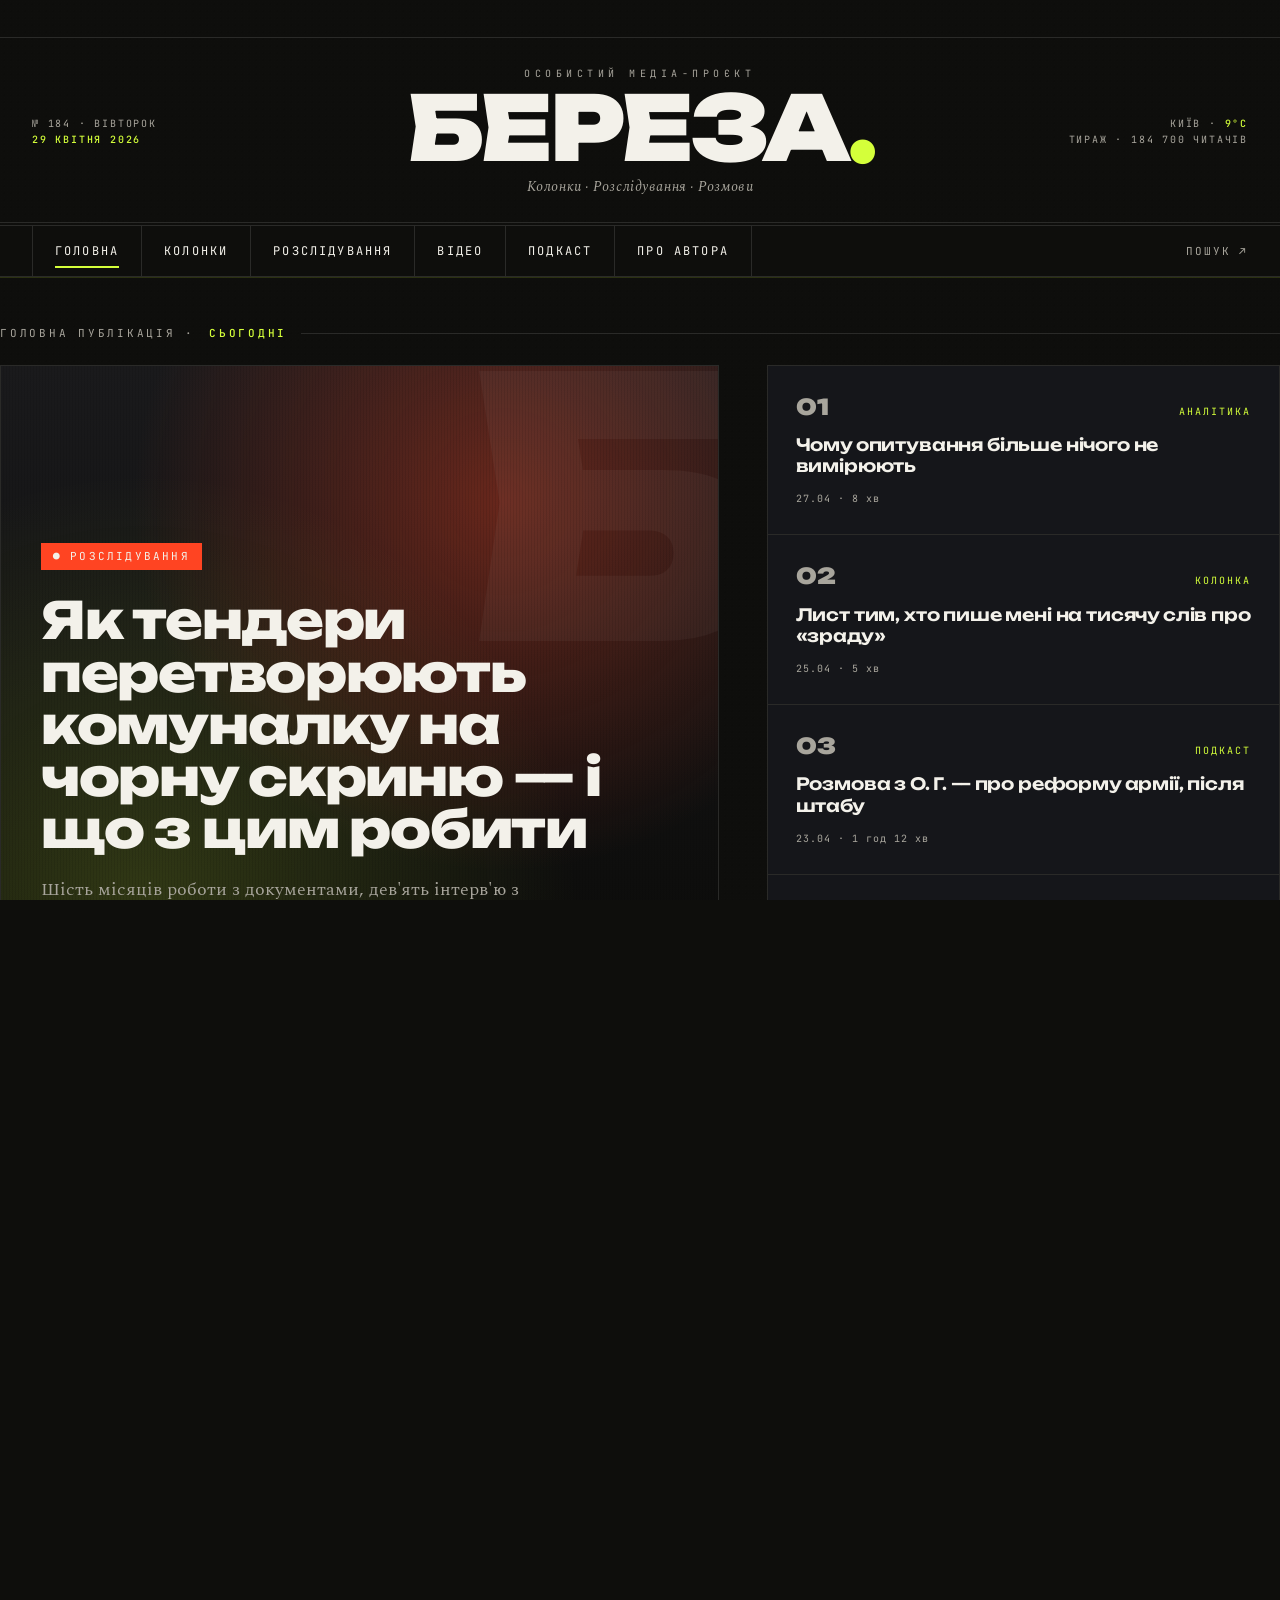
==== bereza/index.html @ bb0fe68f "initial" ====
<!DOCTYPE html>
<html lang="uk">
<head>
  <meta charset="UTF-8">
  <meta name="viewport" content="width=device-width, initial-scale=1.0">
  <title>БЕРЕЗА — особистий медіа-проєкт</title>
  <meta name="description" content="Особистий медіа-проєкт: колонки, розслідування, відео і подкаст.">

  <link rel="preconnect" href="https://fonts.googleapis.com">
  <link rel="preconnect" href="https://fonts.gstatic.com" crossorigin>
  <link href="https://fonts.googleapis.com/css2?family=Unbounded:wght@400;600;700;800;900&family=Spectral:ital,wght@0,300;0,400;0,500;0,600;0,700;1,400&family=JetBrains+Mono:wght@400;500;700&display=swap" rel="stylesheet">

  <link rel="stylesheet" href="css/reset.css">
  <link rel="stylesheet" href="css/tokens.css">
  <link rel="stylesheet" href="css/base.css">
  <link rel="stylesheet" href="css/layout.css">
  <link rel="stylesheet" href="css/components.css">
</head>
<body>

<!-- ============ TOP BAR ============ -->
<div class="topbar">
  <div class="topbar-inner">
    <div class="ticker" aria-hidden="true">
      <div class="ticker-track"></div>
    </div>
  </div>
</div>

<!-- ============ MASTHEAD ============ -->
<header class="masthead">
  <div class="masthead-grid">
    <div class="meta-l">№ 184 · Вівторок<br><strong>29 квітня 2026</strong></div>
    <div class="logo">
      <div class="kicker">особистий медіа-проєкт</div>
      <h1>БЕРЕЗА<span>.</span></h1>
      <div class="subline">Колонки · Розслідування · Розмови</div>
    </div>
    <div class="meta-r">Київ · <strong>9°C</strong><br>Тираж · 184 700 читачів</div>
  </div>
</header>

<!-- ============ NAV ============ -->
<nav class="primary" aria-label="Головна навігація">
  <div class="nav-inner">
    <ul>
      <li><a href="index.html" class="active">Головна</a></li>
      <li><a href="#">Колонки</a></li>
      <li><a href="#">Розслідування</a></li>
      <li><a href="#">Відео</a></li>
      <li><a href="#">Подкаст</a></li>
      <li><a href="pages/about.html">Про автора</a></li>
    </ul>
    <button class="search-btn" aria-label="Пошук">Пошук <span aria-hidden="true">↗</span></button>
  </div>
</nav>

<!-- ============ HERO ============ -->
<section class="hero container">
  <div class="section-label">Головна публікація · <strong>сьогодні</strong></div>
  <div class="hero-grid">
    <article class="hero-main" data-hero-main></article>
    <aside class="hero-side" data-hero-side aria-label="Топ матеріали"></aside>
  </div>
</section>

<!-- ============ COLUMNS ============ -->
<section class="columns container">
  <div class="section-label">Авторські колонки · <strong>цього тижня</strong></div>
  <div class="columns-grid" data-columns></div>
</section>

<!-- ============ VIDEO ============ -->
<section class="video-section">
  <div class="container">
    <div class="section-label">Відео-канал · <strong>YouTube</strong></div>
    <div class="video-grid" data-videos></div>
  </div>
</section>

<!-- ============ QUOTE ============ -->
<section class="quote-section container" data-quote></section>

<!-- ============ LATEST ============ -->
<section class="latest container">
  <div class="section-label">Свіжі матеріали · <strong>усі рубрики</strong></div>
  <div class="latest-grid" data-latest></div>
</section>

<!-- ============ SUBSCRIBE ============ -->
<section class="subscribe">
  <div class="container">
    <div class="subscribe-inner">
      <div>
        <h2>Щотижневий <mark>дайджест</mark> — без зайвого шуму.</h2>
        <p>Найважливіше за тиждень: одна колонка, два розслідування, кілька рекомендацій. Без сповіщень о третій ночі. Можна відписатися в один клік.</p>
        <form class="sub-form" onsubmit="event.preventDefault(); this.querySelector('input').value=''; this.querySelector('button').textContent='готово ✓';">
          <input type="email" placeholder="email@example.com" required>
          <button type="submit">Підписатися</button>
        </form>
      </div>
      <div class="channels" data-channels></div>
    </div>
  </div>
</section>

<!-- ============ FOOTER ============ -->
<footer>
  <div class="container">
    <div class="footer-grid">
      <div class="footer-brand">
        <h3>БЕРЕЗА<span>.</span></h3>
        <p>Особистий медіа-проєкт: колонки, розслідування, відео і подкаст. Без редакцій і прес-секретарів. Незалежне фінансування — від читачів.</p>
      </div>
      <div class="footer-col">
        <h4>Розділи</h4>
        <ul>
          <li><a href="#">Колонки</a></li>
          <li><a href="#">Розслідування</a></li>
          <li><a href="#">Подкаст</a></li>
          <li><a href="#">Архів</a></li>
        </ul>
      </div>
      <div class="footer-col">
        <h4>Проєкт</h4>
        <ul>
          <li><a href="pages/about.html">Про автора</a></li>
          <li><a href="#">Редакційна політика</a></li>
          <li><a href="#">Підтримати</a></li>
          <li><a href="#">Контакти</a></li>
        </ul>
      </div>
      <div class="footer-col">
        <h4>Контакти</h4>
        <ul>
          <li><a href="mailto:hello@bereza.media">hello@bereza.media</a></li>
          <li><a href="mailto:tip@bereza.media">tip@bereza.media</a></li>
          <li><a href="#">PGP-ключ ↗</a></li>
          <li><a href="#">SecureDrop ↗</a></li>
        </ul>
      </div>
    </div>
    <div class="footer-bottom">
      <span>© 2026 BEREZA.MEDIA · Київ</span>
      <span>Зроблено з турботою про факт</span>
    </div>
  </div>
</footer>

<!-- ============ ВБУДОВАНИЙ ФОЛБЕК ДАНИХ ============
     Дублює data/content.json. Потрібен лише для відкриття
     index.html напряму з диска (file://), де fetch блокується
     браузером. На сервері використовується JSON-файл.
     ================================================ -->
<script>
window.__BEREZA_DATA__ = {
  "ticker": [
    "Прямий ефір на YouTube — щосереди о 20:00",
    "Новий випуск подкасту вже доступний",
    "Розслідування тижня: контракти на закупівлю",
    "Підпишіться на розсилку — щотижневий дайджест"
  ],
  "hero": {
    "tag": "розслідування",
    "tagUrgent": true,
    "title": "Як тендери перетворюють комуналку на чорну скриню — і що з цим робити",
    "lede": "Шість місяців роботи з документами, дев'ять інтерв'ю з посадовцями, два запити до прокуратури. Розповідаємо, куди насправді йдуть гроші платників.",
    "author": "Б. Береза",
    "readTime": "14 хв",
    "date": "29.04.2026",
    "url": "pages/article.html"
  },
  "heroSide": [
    { "cat": "аналітика", "title": "Чому опитування більше нічого не вимірюють", "date": "27.04 · 8 хв", "url": "#" },
    { "cat": "колонка", "title": "Лист тим, хто пише мені на тисячу слів про «зраду»", "date": "25.04 · 5 хв", "url": "#" },
    { "cat": "подкаст", "title": "Розмова з О. Г. — про реформу армії, після штабу", "date": "23.04 · 1 год 12 хв", "url": "#" },
    { "cat": "репортаж", "title": "Один день у місцевому ТЦК: що бачать ті, хто там працює", "date": "21.04 · 11 хв", "url": "#" }
  ],
  "columns": [
    { "cat": "Політика", "title": "Коаліція без вибору: чому в парламенті знову нікого слухати", "excerpt": "Десять років стабільної динаміки: одна група хоче популізму, інша — мовчання, третя — нікого не дратувати. І жодна не хоче відповідати за слова.", "date": "22.04.2026" },
    { "cat": "Суспільство", "title": "Що таке «втома фронту» і чому її не лікують прес-релізом", "excerpt": "Розмова з трьома командирами, психологом і двома волонтерами. Те, про що рідко говорять у прямому ефірі — але що чутно в кожному дзвінку додому.", "date": "19.04.2026" },
    { "cat": "Медіа", "title": "Як телеграм-каналам вдалося стати джерелом, якому ми не довіряємо — і все одно читаємо", "excerpt": "Парадокс довіри в епоху, коли швидкість важливіша за факт. Спостереження журналіста, який сам інколи потрапляє в цю пастку.", "date": "17.04.2026" }
  ],
  "videos": [
    { "size": "large", "duration": "42:18", "title": "Великий розбір бюджету-2026: де насправді знайшли гроші", "meta": "147 тис. переглядів · 3 дні тому" },
    { "size": "small", "duration": "14:02", "title": "Що насправді сказав канцлер — і що почули в Києві", "meta": "62 тис. · тиждень тому" },
    { "size": "small", "duration": "08:51", "title": "Коротко про головне: 5 хвилин, які треба знати", "meta": "38 тис. · 2 дні тому" }
  ],
  "quote": {
    "text": "Журналістика — це не «розповідати, як було». Це <em>не давати забути</em>, як було насправді.",
    "source": "Б. Береза · з есе «Те, що залишається»"
  },
  "latest": [
    { "cat": "КОЛОНКА", "date": "16.04", "title": "Чому ми перестали сперечатись по суті", "action": "→ читати" },
    { "cat": "РОЗСЛІДУВАННЯ", "date": "14.04", "title": "Маршрути допомоги: де губляться 12% поставок", "action": "→ читати" },
    { "cat": "ІНТЕРВ'Ю", "date": "11.04", "title": "«Ми навчились говорити коротко». Розмова з ветераном-комбатом", "action": "→ читати" },
    { "cat": "АНАЛІТИКА", "date": "09.04", "title": "Чотири сценарії 2026: що змінює виборчий рік", "action": "→ читати" },
    { "cat": "РЕПОРТАЖ", "date": "06.04", "title": "Дорога додому: одна станція, дев'ять історій", "action": "→ читати" },
    { "cat": "ПОДКАСТ", "date": "04.04", "title": "№37 · Економіст про те, чому інфляцію не можна «перетерпіти»", "action": "→ слухати" },
    { "cat": "КОЛОНКА", "date": "02.04", "title": "Як перестати бути «глядачем своєї країни»", "action": "→ читати" },
    { "cat": "ЕСЕ", "date": "30.03", "title": "Те, що залишається — короткий маніфест", "action": "→ читати" }
  ],
  "channels": [
    { "icon": "YT", "name": "YouTube", "count": "218K" },
    { "icon": "TG", "name": "Telegram", "count": "94K" },
    { "icon": "FB", "name": "Facebook", "count": "168K" },
    { "icon": "X",  "name": "X / Twitter", "count": "31K" }
  ]
};
</script>

<script src="js/render.js"></script>
<script src="js/main.js"></script>
</body>
</html>
---- bereza/css/tokens.css ----
/* ============================================
   DESIGN TOKENS
   Усі змінні проєкту в одному місці.
   ============================================ */

:root {
  /* Колір — основа */
  --bg: #0e0e0c;
  --bg-elev: #15161a;
  --ink: #f3f1ea;
  --ink-dim: #a8a59c;
  --rule: #2a2a28;

  /* Колір — акцентний */
  --accent: #d4ff3a;       /* кислотний лайм */
  --accent-2: #ff4422;     /* тривожний помаранчево-червоний */
  --paper: #efe9dc;        /* теплий газетний для світлих секцій */
  --paper-ink: #14130f;

  /* Типографіка */
  --f-display: 'Unbounded', system-ui, sans-serif;
  --f-body: 'Spectral', Georgia, serif;
  --f-mono: 'JetBrains Mono', ui-monospace, monospace;

  /* Розміри */
  --container: 1440px;
  --gutter: 32px;
  --gutter-sm: 16px;

  /* Швидкості анімацій */
  --t-fast: .15s;
  --t-base: .25s;
  --t-slow: .4s;
  --ease: cubic-bezier(0.2, 0.8, 0.2, 1);
}
---- bereza/css/base.css ----
/* ============================================
   BASE — типографіка, фон, утиліти
   ============================================ */

html, body {
  background: var(--bg);
  color: var(--ink);
  font-family: var(--f-body);
  font-size: 17px;
  line-height: 1.55;
  overflow-x: hidden;
}

/* Газетна шумова текстура */
body::before {
  content: "";
  position: fixed;
  inset: 0;
  pointer-events: none;
  z-index: 1;
  background-image:
    radial-gradient(rgba(255,255,255,0.02) 1px, transparent 1px),
    radial-gradient(rgba(0,0,0,0.25) 1px, transparent 1px);
  background-size: 3px 3px, 7px 7px;
  background-position: 0 0, 1px 1px;
  opacity: 0.55;
  mix-blend-mode: overlay;
}

/* Контейнер */
.container {
  max-width: var(--container);
  margin: 0 auto;
  padding: 0 var(--gutter);
  position: relative;
  z-index: 5;
}

/* Лейбл секції */
.section-label {
  display: flex;
  align-items: center;
  gap: 14px;
  font-family: var(--f-mono);
  font-size: 11px;
  letter-spacing: 0.25em;
  text-transform: uppercase;
  color: var(--ink-dim);
  margin: 0 0 22px;
}
.section-label::after {
  content: "";
  flex: 1;
  height: 1px;
  background: var(--rule);
}
.section-label strong {
  color: var(--accent);
  font-weight: 500;
}

/* Утиліти */
.visually-hidden {
  position: absolute;
  width: 1px; height: 1px;
  padding: 0; margin: -1px;
  overflow: hidden;
  clip: rect(0,0,0,0);
  white-space: nowrap;
  border: 0;
}
---- bereza/css/layout.css ----
/* ============================================
   LAYOUT — topbar, masthead, nav, footer
   ============================================ */

/* ---------- Top bar з тікером ---------- */
.topbar {
  position: relative;
  z-index: 10;
  border-bottom: 1px solid var(--rule);
  font-family: var(--f-mono);
  font-size: 11px;
  text-transform: uppercase;
  letter-spacing: 0.12em;
  color: var(--ink-dim);
}
.topbar-inner {
  max-width: var(--container);
  margin: 0 auto;
  padding: 10px var(--gutter);
  display: flex;
  justify-content: space-between;
  align-items: center;
  gap: 24px;
}
.ticker {
  flex: 1;
  overflow: hidden;
  white-space: nowrap;
  position: relative;
  mask-image: linear-gradient(90deg, transparent, #000 40px, #000 calc(100% - 40px), transparent);
}
.ticker-track {
  display: inline-block;
  padding-left: 100%;
  animation: ticker 45s linear infinite;
}
.ticker-track span { margin-right: 56px; }
.ticker-track span::before {
  content: "▸";
  color: var(--accent);
  margin-right: 10px;
}
@keyframes ticker {
  0%   { transform: translateX(0); }
  100% { transform: translateX(-100%); }
}

/* ---------- Masthead ---------- */
.masthead {
  position: relative;
  z-index: 5;
  border-bottom: 4px double var(--rule);
  padding: 28px var(--gutter) 24px;
  max-width: var(--container);
  margin: 0 auto;
}
.masthead-grid {
  display: grid;
  grid-template-columns: 1fr auto 1fr;
  align-items: center;
  gap: 24px;
}
.masthead .meta-l, .masthead .meta-r {
  font-family: var(--f-mono);
  font-size: 10px;
  letter-spacing: 0.18em;
  text-transform: uppercase;
  color: var(--ink-dim);
  line-height: 1.6;
}
.masthead .meta-r { text-align: right; }
.masthead .meta-l strong, .masthead .meta-r strong {
  color: var(--accent);
  font-weight: 500;
}

.logo { text-align: center; }
.logo .kicker {
  font-family: var(--f-mono);
  font-size: 10px;
  letter-spacing: 0.45em;
  color: var(--ink-dim);
  text-transform: uppercase;
  margin-bottom: 6px;
}
.logo h1 {
  font-family: var(--f-display);
  font-weight: 900;
  font-size: clamp(48px, 7vw, 96px);
  letter-spacing: -0.04em;
  line-height: 0.9;
}
.logo h1 span {
  display: inline-block;
  color: var(--accent);
  transform: translateY(2px);
}
.logo .subline {
  font-family: var(--f-body);
  font-style: italic;
  font-size: 14px;
  color: var(--ink-dim);
  margin-top: 8px;
  letter-spacing: 0.04em;
}

/* ---------- Nav ---------- */
nav.primary {
  position: sticky;
  top: 0;
  z-index: 20;
  background: var(--bg);
  border-bottom: 1px solid var(--rule);
  box-shadow: 0 1px 0 0 rgba(212,255,58,0.15);
}
.nav-inner {
  max-width: var(--container);
  margin: 0 auto;
  padding: 0 var(--gutter);
  display: flex;
  justify-content: space-between;
  align-items: center;
}
.nav-inner ul {
  display: flex;
}
.nav-inner ul li a {
  display: block;
  padding: 16px 22px;
  font-family: var(--f-mono);
  font-size: 12px;
  letter-spacing: 0.18em;
  text-transform: uppercase;
  color: var(--ink);
  border-right: 1px solid var(--rule);
  transition: all var(--t-base) var(--ease);
  position: relative;
}
.nav-inner ul li:first-child a { border-left: 1px solid var(--rule); }
.nav-inner ul li a:hover {
  background: var(--accent);
  color: var(--paper-ink);
}
.nav-inner ul li a.active::before {
  content: "";
  position: absolute;
  inset: auto 22px 8px 22px;
  height: 2px;
  background: var(--accent);
}
.search-btn {
  display: flex;
  align-items: center;
  gap: 8px;
  color: var(--ink-dim);
  font-family: var(--f-mono);
  font-size: 11px;
  letter-spacing: 0.18em;
  text-transform: uppercase;
  padding: 16px 0;
  transition: color var(--t-base);
}
.search-btn:hover { color: var(--accent); }

/* ---------- Footer ---------- */
footer {
  padding: 56px 0 32px;
  background: var(--bg);
  position: relative;
  z-index: 5;
}
.footer-grid {
  display: grid;
  grid-template-columns: 2fr 1fr 1fr 1fr;
  gap: 48px;
  padding-bottom: 40px;
  border-bottom: 1px solid var(--rule);
}
.footer-brand h3 {
  font-family: var(--f-display);
  font-weight: 900;
  font-size: 32px;
  letter-spacing: -0.03em;
  margin-bottom: 12px;
}
.footer-brand h3 span { color: var(--accent); }
.footer-brand p {
  color: var(--ink-dim);
  font-size: 14px;
  line-height: 1.55;
  max-width: 80%;
}
.footer-col h4 {
  font-family: var(--f-mono);
  font-size: 11px;
  letter-spacing: 0.2em;
  text-transform: uppercase;
  color: var(--ink-dim);
  margin-bottom: 16px;
}
.footer-col ul li {
  margin-bottom: 8px;
  font-family: var(--f-body);
  font-size: 15px;
}
.footer-col ul li a { transition: color var(--t-base); }
.footer-col ul li a:hover { color: var(--accent); }

.footer-bottom {
  padding-top: 28px;
  display: flex;
  justify-content: space-between;
  font-family: var(--f-mono);
  font-size: 10px;
  letter-spacing: 0.18em;
  text-transform: uppercase;
  color: var(--ink-dim);
}

/* ---------- Адаптивність ---------- */
@media (max-width: 1024px) {
  .footer-grid { grid-template-columns: 1fr 1fr; }
  .nav-inner ul { display: none; }
  .masthead-grid { grid-template-columns: 1fr; }
  .masthead .meta-r { text-align: left; }
}
@media (max-width: 600px) {
  :root { --gutter: var(--gutter-sm); }
  .footer-grid { grid-template-columns: 1fr; gap: 32px; }
  .ticker { display: none; }
  .footer-bottom { flex-direction: column; gap: 8px; }
}
---- bereza/css/components.css ----
/* ============================================
   COMPONENTS — hero, cards, video, quote, forms
   ============================================ */

/* ---------- HERO ---------- */
.hero {
  padding: 48px 0 64px;
  border-bottom: 1px solid var(--rule);
}
.hero-grid {
  display: grid;
  grid-template-columns: 1.4fr 1fr;
  gap: 48px;
  align-items: stretch;
}

.hero-main {
  position: relative;
  background: var(--bg-elev);
  border: 1px solid var(--rule);
  overflow: hidden;
  min-height: 560px;
  display: flex;
  flex-direction: column;
  justify-content: flex-end;
  padding: 40px;
  isolation: isolate;
}
.hero-main::before {
  content: "";
  position: absolute; inset: 0; z-index: -2;
  background:
    radial-gradient(circle at 70% 20%, rgba(255,68,34,0.35), transparent 50%),
    radial-gradient(circle at 20% 80%, rgba(212,255,58,0.18), transparent 55%),
    linear-gradient(180deg, #1a1a1c 0%, #0a0a08 100%);
}
.hero-main::after {
  content: "";
  position: absolute; inset: 0; z-index: -1;
  background-image: repeating-linear-gradient(
    90deg,
    transparent 0, transparent 2px,
    rgba(0,0,0,0.15) 2px, rgba(0,0,0,0.15) 3px
  );
  opacity: 0.6;
}
.hero-main .monogram {
  position: absolute;
  top: -40px; right: -40px;
  font-family: var(--f-display);
  font-weight: 900;
  font-size: 360px;
  line-height: 1;
  color: rgba(243, 241, 234, 0.04);
  z-index: -1;
  pointer-events: none;
  letter-spacing: -0.05em;
}

.tag {
  display: inline-flex;
  align-items: center;
  gap: 8px;
  font-family: var(--f-mono);
  font-size: 11px;
  letter-spacing: 0.2em;
  text-transform: uppercase;
  color: var(--paper-ink);
  background: var(--accent);
  padding: 5px 12px;
  margin-bottom: 24px;
  align-self: flex-start;
}
.tag.urgent { background: var(--accent-2); color: var(--ink); }
.tag::before {
  content: "●";
  animation: pulse 1.6s ease-in-out infinite;
}
@keyframes pulse {
  0%, 100% { opacity: 1; }
  50% { opacity: 0.3; }
}

.hero-main h2 {
  font-family: var(--f-display);
  font-weight: 800;
  font-size: clamp(32px, 4vw, 56px);
  line-height: 1.02;
  letter-spacing: -0.025em;
  margin-bottom: 20px;
  max-width: 90%;
}
.hero-main .lede {
  font-family: var(--f-body);
  font-size: 18px;
  line-height: 1.55;
  color: var(--ink-dim);
  max-width: 80%;
  margin-bottom: 28px;
}
.byline {
  font-family: var(--f-mono);
  font-size: 11px;
  letter-spacing: 0.15em;
  text-transform: uppercase;
  color: var(--ink-dim);
  display: flex;
  flex-wrap: wrap;
  gap: 18px;
  align-items: center;
}
.byline strong { color: var(--ink); font-weight: 500; }
.byline .dot { color: var(--accent); }

.hero-side {
  display: flex;
  flex-direction: column;
  border: 1px solid var(--rule);
  background: var(--bg-elev);
}
.hero-side .item {
  padding: 24px 28px;
  border-bottom: 1px solid var(--rule);
  cursor: pointer;
  transition: all var(--t-base) var(--ease);
}
.hero-side .item:last-child { border-bottom: 0; }
.hero-side .item:hover {
  background: var(--bg);
  padding-left: 36px;
}
.hero-side .item:hover .num { color: var(--accent); }
.hero-side .item .row1 {
  display: flex;
  justify-content: space-between;
  align-items: baseline;
  margin-bottom: 10px;
  gap: 12px;
}
.hero-side .item .num {
  font-family: var(--f-display);
  font-weight: 900;
  font-size: 22px;
  color: var(--ink-dim);
  transition: color var(--t-base);
}
.hero-side .item .cat {
  font-family: var(--f-mono);
  font-size: 10px;
  letter-spacing: 0.2em;
  text-transform: uppercase;
  color: var(--accent);
}
.hero-side .item h3 {
  font-family: var(--f-display);
  font-weight: 600;
  font-size: 17px;
  line-height: 1.25;
  margin-bottom: 8px;
  letter-spacing: -0.01em;
}
.hero-side .item time {
  font-family: var(--f-mono);
  font-size: 10px;
  color: var(--ink-dim);
  letter-spacing: 0.1em;
}

/* ---------- COLUMNS ---------- */
.columns {
  padding: 64px 0;
  border-bottom: 1px solid var(--rule);
}
.columns-grid {
  display: grid;
  grid-template-columns: repeat(3, 1fr);
  gap: 32px;
}
.column-card {
  border-top: 3px solid var(--ink);
  padding-top: 22px;
  cursor: pointer;
  transition: border-color var(--t-base) var(--ease);
}
.column-card:hover { border-top-color: var(--accent); }
.column-card .cat {
  font-family: var(--f-mono);
  font-size: 10px;
  letter-spacing: 0.22em;
  text-transform: uppercase;
  color: var(--accent-2);
  margin-bottom: 12px;
}
.column-card h3 {
  font-family: var(--f-display);
  font-weight: 700;
  font-size: 24px;
  line-height: 1.15;
  letter-spacing: -0.02em;
  margin-bottom: 12px;
  transition: color var(--t-base);
}
.column-card:hover h3 { color: var(--accent); }
.column-card p {
  font-family: var(--f-body);
  font-size: 16px;
  line-height: 1.55;
  color: var(--ink-dim);
  margin-bottom: 18px;
}
.column-card .meta {
  font-family: var(--f-mono);
  font-size: 10px;
  letter-spacing: 0.15em;
  text-transform: uppercase;
  color: var(--ink-dim);
  display: flex;
  gap: 14px;
}
.column-card .meta .read { color: var(--accent); }

/* ---------- VIDEO ---------- */
.video-section {
  padding: 64px 0;
  background: var(--paper);
  color: var(--paper-ink);
  border-bottom: 1px solid var(--rule);
}
.video-section .section-label { color: var(--paper-ink); opacity: 0.6; }
.video-section .section-label::after { background: rgba(20,19,15,0.2); }
.video-section .section-label strong { color: var(--accent-2); opacity: 1; }

.video-grid {
  display: grid;
  grid-template-columns: 2fr 1fr 1fr;
  gap: 24px;
  margin-top: 8px;
}
.video-card { cursor: pointer; transition: transform var(--t-slow) var(--ease); }
.video-card:hover { transform: translateY(-4px); }
.video-thumb {
  position: relative;
  aspect-ratio: 16/10;
  background: linear-gradient(135deg, #2a2a28 0%, #14130f 100%);
  overflow: hidden;
  margin-bottom: 14px;
}
.video-thumb::after {
  content: "▶";
  position: absolute;
  top: 50%; left: 50%;
  transform: translate(-50%, -50%);
  width: 64px; height: 64px;
  background: var(--accent);
  color: var(--paper-ink);
  border-radius: 50%;
  display: flex;
  align-items: center;
  justify-content: center;
  font-size: 22px;
  padding-left: 4px;
  transition: all var(--t-base) var(--ease);
}
.video-card:hover .video-thumb::after {
  background: var(--accent-2);
  color: var(--ink);
  transform: translate(-50%, -50%) scale(1.1);
}
.video-thumb .duration {
  position: absolute;
  bottom: 10px; right: 10px;
  background: rgba(20,19,15,0.85);
  color: var(--ink);
  font-family: var(--f-mono);
  font-size: 11px;
  padding: 3px 8px;
}
.video-card.large .video-thumb {
  aspect-ratio: 16/9;
  background:
    radial-gradient(circle at 30% 70%, rgba(255,68,34,0.4), transparent 60%),
    linear-gradient(135deg, #1a1a1c 0%, #0a0a08 100%);
}
.video-card h3 {
  font-family: var(--f-display);
  font-weight: 700;
  font-size: 18px;
  line-height: 1.2;
  letter-spacing: -0.015em;
  margin-bottom: 8px;
}
.video-card.large h3 { font-size: 28px; }
.video-card .vmeta {
  font-family: var(--f-mono);
  font-size: 10px;
  letter-spacing: 0.15em;
  text-transform: uppercase;
  opacity: 0.55;
}

/* ---------- QUOTE ---------- */
.quote-section {
  padding: 80px 0;
  border-bottom: 1px solid var(--rule);
  text-align: center;
  position: relative;
}
.quote-section::before {
  content: "«";
  font-family: var(--f-display);
  font-weight: 900;
  font-size: 280px;
  line-height: 1;
  color: var(--accent);
  opacity: 0.12;
  position: absolute;
  top: 20px; left: 50%;
  transform: translateX(-50%);
  pointer-events: none;
}
.quote-section blockquote {
  font-family: var(--f-body);
  font-style: italic;
  font-weight: 300;
  font-size: clamp(28px, 3.4vw, 44px);
  line-height: 1.25;
  letter-spacing: -0.01em;
  max-width: 1000px;
  margin: 0 auto 24px;
  position: relative;
  z-index: 1;
}
.quote-section blockquote em {
  background: linear-gradient(180deg, transparent 65%, var(--accent) 65%, var(--accent) 92%, transparent 92%);
  color: var(--ink);
  font-style: italic;
  padding: 0 4px;
}
.quote-section .qmeta {
  font-family: var(--f-mono);
  font-size: 11px;
  letter-spacing: 0.25em;
  text-transform: uppercase;
  color: var(--ink-dim);
}

/* ---------- LATEST ---------- */
.latest {
  padding: 64px 0;
  border-bottom: 1px solid var(--rule);
}
.latest-grid {
  display: grid;
  grid-template-columns: repeat(4, 1fr);
  gap: 1px;
  background: var(--rule);
  border: 1px solid var(--rule);
}
.latest-card {
  background: var(--bg);
  padding: 28px 24px;
  cursor: pointer;
  transition: background var(--t-base) var(--ease);
  display: flex;
  flex-direction: column;
  gap: 14px;
  min-height: 280px;
}
.latest-card:hover { background: var(--bg-elev); }
.latest-card .top {
  display: flex;
  justify-content: space-between;
  align-items: baseline;
  font-family: var(--f-mono);
  font-size: 10px;
  letter-spacing: 0.18em;
  text-transform: uppercase;
}
.latest-card .top .cat { color: var(--accent); }
.latest-card .top time { color: var(--ink-dim); }
.latest-card h3 {
  font-family: var(--f-display);
  font-weight: 600;
  font-size: 17px;
  line-height: 1.25;
  letter-spacing: -0.01em;
  flex: 1;
}
.latest-card .arrow {
  font-family: var(--f-mono);
  font-size: 11px;
  letter-spacing: 0.15em;
  color: var(--ink-dim);
  align-self: flex-start;
  transition: all var(--t-base) var(--ease);
}
.latest-card:hover .arrow {
  color: var(--accent);
  transform: translateX(6px);
}

/* ---------- SUBSCRIBE ---------- */
.subscribe {
  padding: 80px 0;
  border-bottom: 1px solid var(--rule);
  background: linear-gradient(180deg, var(--bg) 0%, #0a0a08 100%);
}
.subscribe-inner {
  display: grid;
  grid-template-columns: 1fr 1fr;
  gap: 64px;
  align-items: center;
}
.subscribe h2 {
  font-family: var(--f-display);
  font-weight: 800;
  font-size: clamp(34px, 4vw, 54px);
  line-height: 1.05;
  letter-spacing: -0.025em;
  margin-bottom: 18px;
}
.subscribe h2 mark {
  background: var(--accent);
  color: var(--paper-ink);
  padding: 0 8px;
}
.subscribe p {
  font-family: var(--f-body);
  font-size: 18px;
  color: var(--ink-dim);
  line-height: 1.55;
  margin-bottom: 24px;
  max-width: 90%;
}
.sub-form {
  display: flex;
  border: 1px solid var(--ink);
}
.sub-form input {
  flex: 1;
  background: transparent;
  border: 0;
  padding: 18px 20px;
  color: var(--ink);
  font-family: var(--f-mono);
  font-size: 14px;
  letter-spacing: 0.05em;
  outline: none;
}
.sub-form input::placeholder { color: var(--ink-dim); }
.sub-form button {
  background: var(--ink);
  color: var(--paper-ink);
  padding: 0 28px;
  font-family: var(--f-mono);
  font-size: 12px;
  letter-spacing: 0.2em;
  text-transform: uppercase;
  font-weight: 700;
  transition: background var(--t-base);
}
.sub-form button:hover { background: var(--accent); }

.channels {
  display: flex;
  flex-direction: column;
  gap: 12px;
}
.channel {
  display: flex;
  align-items: center;
  justify-content: space-between;
  padding: 18px 22px;
  border: 1px solid var(--rule);
  transition: all var(--t-base) var(--ease);
}
.channel:hover {
  border-color: var(--accent);
  background: var(--bg-elev);
}
.channel .left {
  display: flex;
  align-items: center;
  gap: 16px;
}
.channel .icon {
  width: 36px; height: 36px;
  border: 1px solid var(--rule);
  display: flex;
  align-items: center;
  justify-content: center;
  font-family: var(--f-mono);
  font-size: 14px;
  font-weight: 700;
  color: var(--accent);
}
.channel .name {
  font-family: var(--f-display);
  font-weight: 600;
  font-size: 15px;
  letter-spacing: -0.01em;
}
.channel .count {
  font-family: var(--f-mono);
  font-size: 11px;
  letter-spacing: 0.15em;
  text-transform: uppercase;
  color: var(--ink-dim);
  transition: color var(--t-base);
}
.channel:hover .count { color: var(--accent); }

/* ---------- ARTICLE PAGE ---------- */
.article-hero {
  padding: 48px 0 32px;
  border-bottom: 1px solid var(--rule);
}
.article-hero .crumbs {
  font-family: var(--f-mono);
  font-size: 11px;
  letter-spacing: 0.18em;
  text-transform: uppercase;
  color: var(--ink-dim);
  margin-bottom: 24px;
}
.article-hero .crumbs a { color: var(--accent); }
.article-hero h1 {
  font-family: var(--f-display);
  font-weight: 800;
  font-size: clamp(36px, 5vw, 72px);
  line-height: 1.02;
  letter-spacing: -0.03em;
  max-width: 1100px;
  margin-bottom: 24px;
}
.article-hero .lede {
  font-family: var(--f-body);
  font-size: 22px;
  line-height: 1.5;
  color: var(--ink-dim);
  max-width: 800px;
  margin-bottom: 28px;
}

.article-body {
  padding: 48px 0;
  display: grid;
  grid-template-columns: 200px 1fr 200px;
  gap: 48px;
}
.article-body .content {
  font-family: var(--f-body);
  font-size: 19px;
  line-height: 1.7;
  max-width: 720px;
  margin: 0 auto;
}
.article-body .content p { margin-bottom: 1.4em; }
.article-body .content p:first-of-type::first-letter {
  font-family: var(--f-display);
  font-weight: 900;
  font-size: 5em;
  float: left;
  line-height: 0.85;
  margin: 0.05em 0.1em -0.05em 0;
  color: var(--accent);
}
.article-body .content h2 {
  font-family: var(--f-display);
  font-weight: 700;
  font-size: 32px;
  line-height: 1.15;
  letter-spacing: -0.02em;
  margin: 1.5em 0 0.6em;
}
.article-body .content blockquote {
  font-family: var(--f-body);
  font-style: italic;
  font-size: 24px;
  line-height: 1.4;
  border-left: 3px solid var(--accent);
  padding-left: 24px;
  margin: 1.5em 0;
  color: var(--ink);
}

.article-aside {
  font-family: var(--f-mono);
  font-size: 10px;
  letter-spacing: 0.18em;
  text-transform: uppercase;
  color: var(--ink-dim);
  position: sticky;
  top: 80px;
  align-self: start;
}
.article-aside .label {
  color: var(--accent);
  margin-bottom: 8px;
  display: block;
}
.article-aside .item { margin-bottom: 22px; }
.article-aside .item strong { color: var(--ink); display: block; font-weight: 500; }

/* ---------- ABOUT PAGE ---------- */
.about-hero {
  padding: 80px 0;
  border-bottom: 1px solid var(--rule);
  display: grid;
  grid-template-columns: 1fr 1fr;
  gap: 64px;
  align-items: center;
}
.about-portrait {
  aspect-ratio: 4/5;
  background:
    radial-gradient(circle at 60% 40%, rgba(212,255,58,0.12), transparent 50%),
    linear-gradient(135deg, #1a1a1c 0%, #0a0a08 100%);
  border: 1px solid var(--rule);
  position: relative;
  overflow: hidden;
}
.about-portrait::after {
  content: "Б";
  position: absolute;
  top: 50%; left: 50%;
  transform: translate(-50%, -50%);
  font-family: var(--f-display);
  font-weight: 900;
  font-size: 320px;
  color: rgba(243, 241, 234, 0.06);
  letter-spacing: -0.05em;
}
.about-text h1 {
  font-family: var(--f-display);
  font-weight: 800;
  font-size: clamp(40px, 5vw, 72px);
  line-height: 1.0;
  letter-spacing: -0.03em;
  margin-bottom: 24px;
}
.about-text h1 span { color: var(--accent); }
.about-text p {
  font-family: var(--f-body);
  font-size: 19px;
  line-height: 1.6;
  color: var(--ink-dim);
  margin-bottom: 1.2em;
}

.about-facts {
  padding: 64px 0;
  display: grid;
  grid-template-columns: repeat(4, 1fr);
  gap: 32px;
  border-bottom: 1px solid var(--rule);
}
.about-fact .num {
  font-family: var(--f-display);
  font-weight: 900;
  font-size: 64px;
  letter-spacing: -0.04em;
  color: var(--accent);
  line-height: 1;
  margin-bottom: 8px;
}
.about-fact .label {
  font-family: var(--f-mono);
  font-size: 11px;
  letter-spacing: 0.2em;
  text-transform: uppercase;
  color: var(--ink-dim);
}

/* ---------- Адаптив для компонентів ---------- */
@media (max-width: 1024px) {
  .hero-grid { grid-template-columns: 1fr; }
  .columns-grid { grid-template-columns: 1fr; }
  .video-grid { grid-template-columns: 1fr; }
  .latest-grid { grid-template-columns: 1fr 1fr; }
  .subscribe-inner { grid-template-columns: 1fr; gap: 40px; }
  .article-body { grid-template-columns: 1fr; gap: 24px; }
  .article-aside { position: static; }
  .about-hero { grid-template-columns: 1fr; }
  .about-facts { grid-template-columns: 1fr 1fr; }
}
@media (max-width: 600px) {
  .latest-grid { grid-template-columns: 1fr; }
  .hero-main { padding: 24px; min-height: 420px; }
  .hero-main .lede { max-width: 100%; }
  .hero-main h2 { max-width: 100%; }
  .about-facts { grid-template-columns: 1fr 1fr; gap: 24px; }
  .about-fact .num { font-size: 48px; }
}
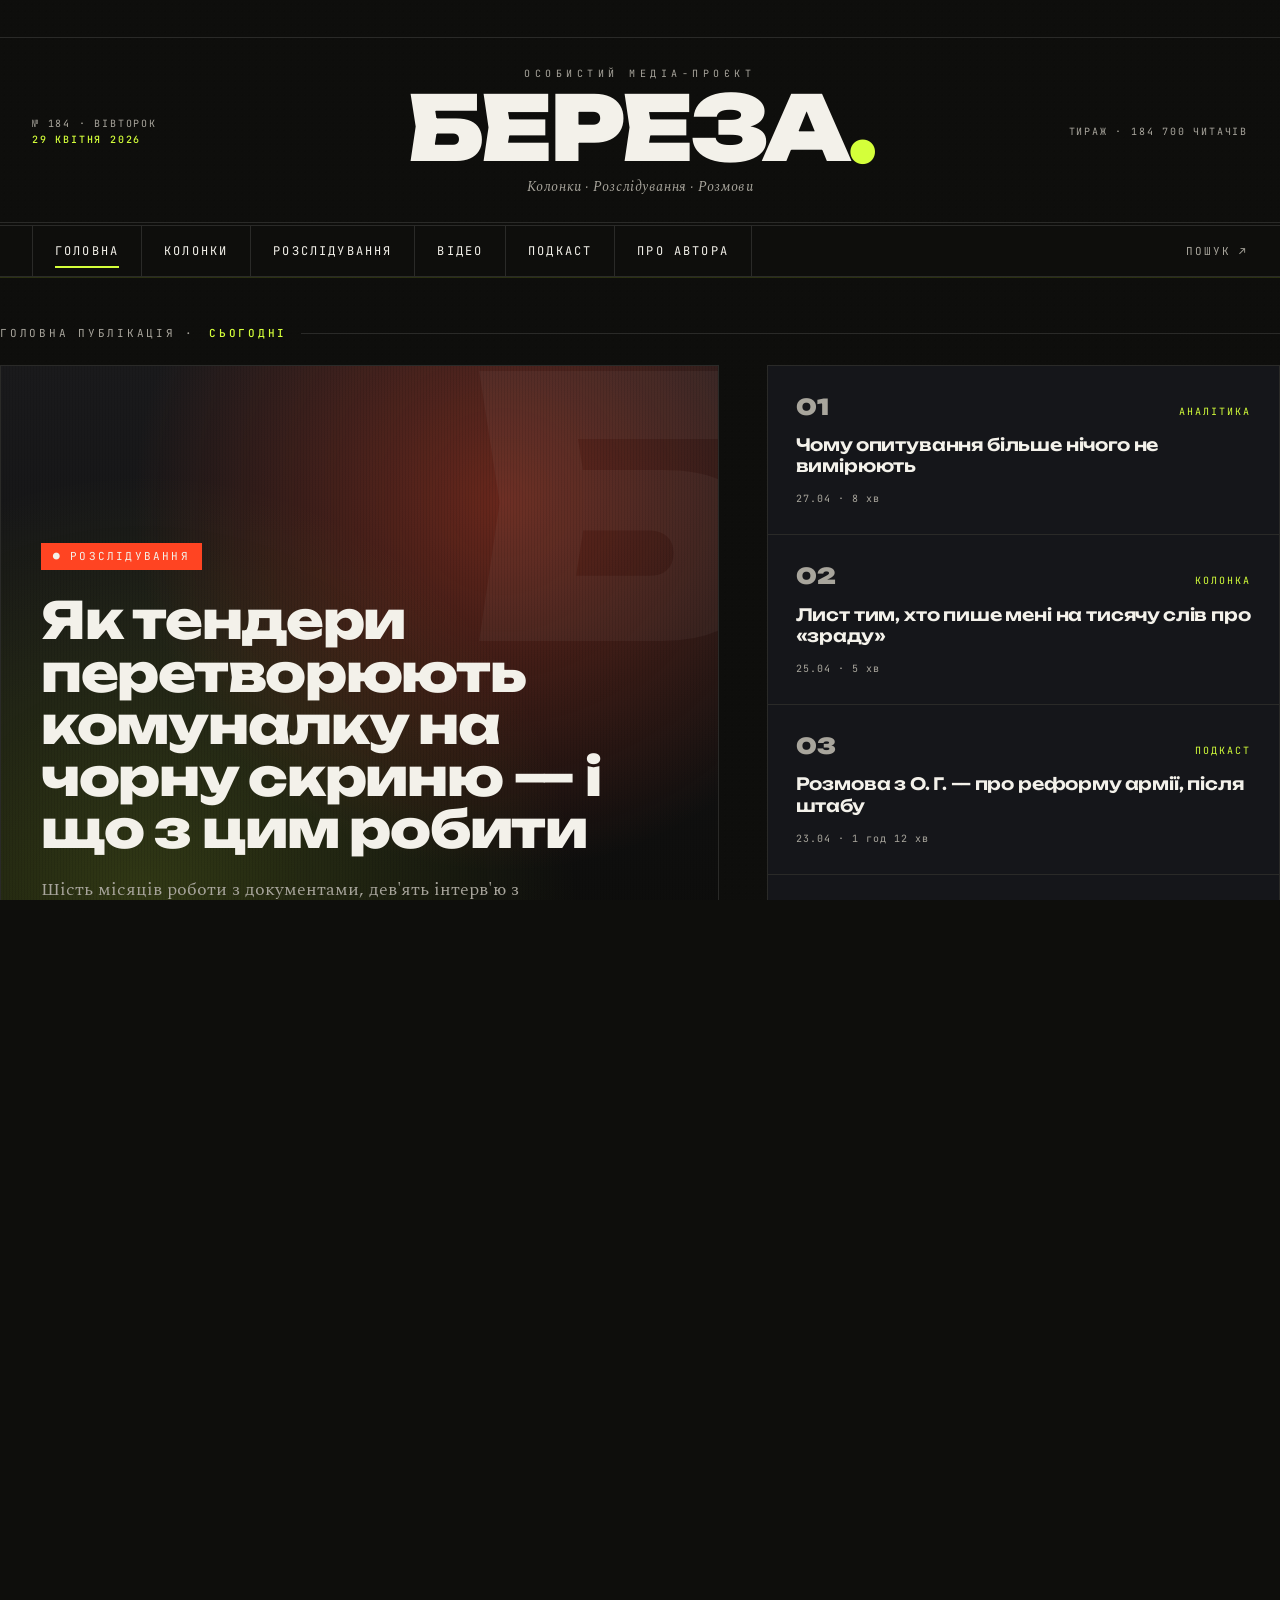
==== commit 4d5d7451: "Remove city/temperature and PGP/SecureDrop contact links from prototype The masthead weather widget " ====
--- a/bereza/index.html
+++ b/bereza/index.html
@@ -36,7 +36,7 @@
       <h1>БЕРЕЗА<span>.</span></h1>
       <div class="subline">Колонки · Розслідування · Розмови</div>
     </div>
-    <div class="meta-r">Київ · <strong>9°C</strong><br>Тираж · 184 700 читачів</div>
+    <div class="meta-r">Тираж · 184 700 читачів</div>
   </div>
 </header>
 
@@ -134,9 +134,6 @@
         <h4>Контакти</h4>
         <ul>
           <li><a href="mailto:hello@bereza.media">hello@bereza.media</a></li>
-          <li><a href="mailto:tip@bereza.media">tip@bereza.media</a></li>
-          <li><a href="#">PGP-ключ ↗</a></li>
-          <li><a href="#">SecureDrop ↗</a></li>
         </ul>
       </div>
     </div>
@@ -168,7 +165,7 @@
     "author": "Б. Береза",
     "readTime": "14 хв",
     "date": "29.04.2026",
-    "url": "pages/article.html"
+    "url": "pages/article.html?slug=tendery-komunalka"
   },
   "heroSide": [
     { "cat": "аналітика", "title": "Чому опитування більше нічого не вимірюють", "date": "27.04 · 8 хв", "url": "#" },
@@ -211,5 +208,6 @@
 
 <script src="js/render.js"></script>
 <script src="js/main.js"></script>
+<script src="js/settings.js"></script>
 </body>
 </html>
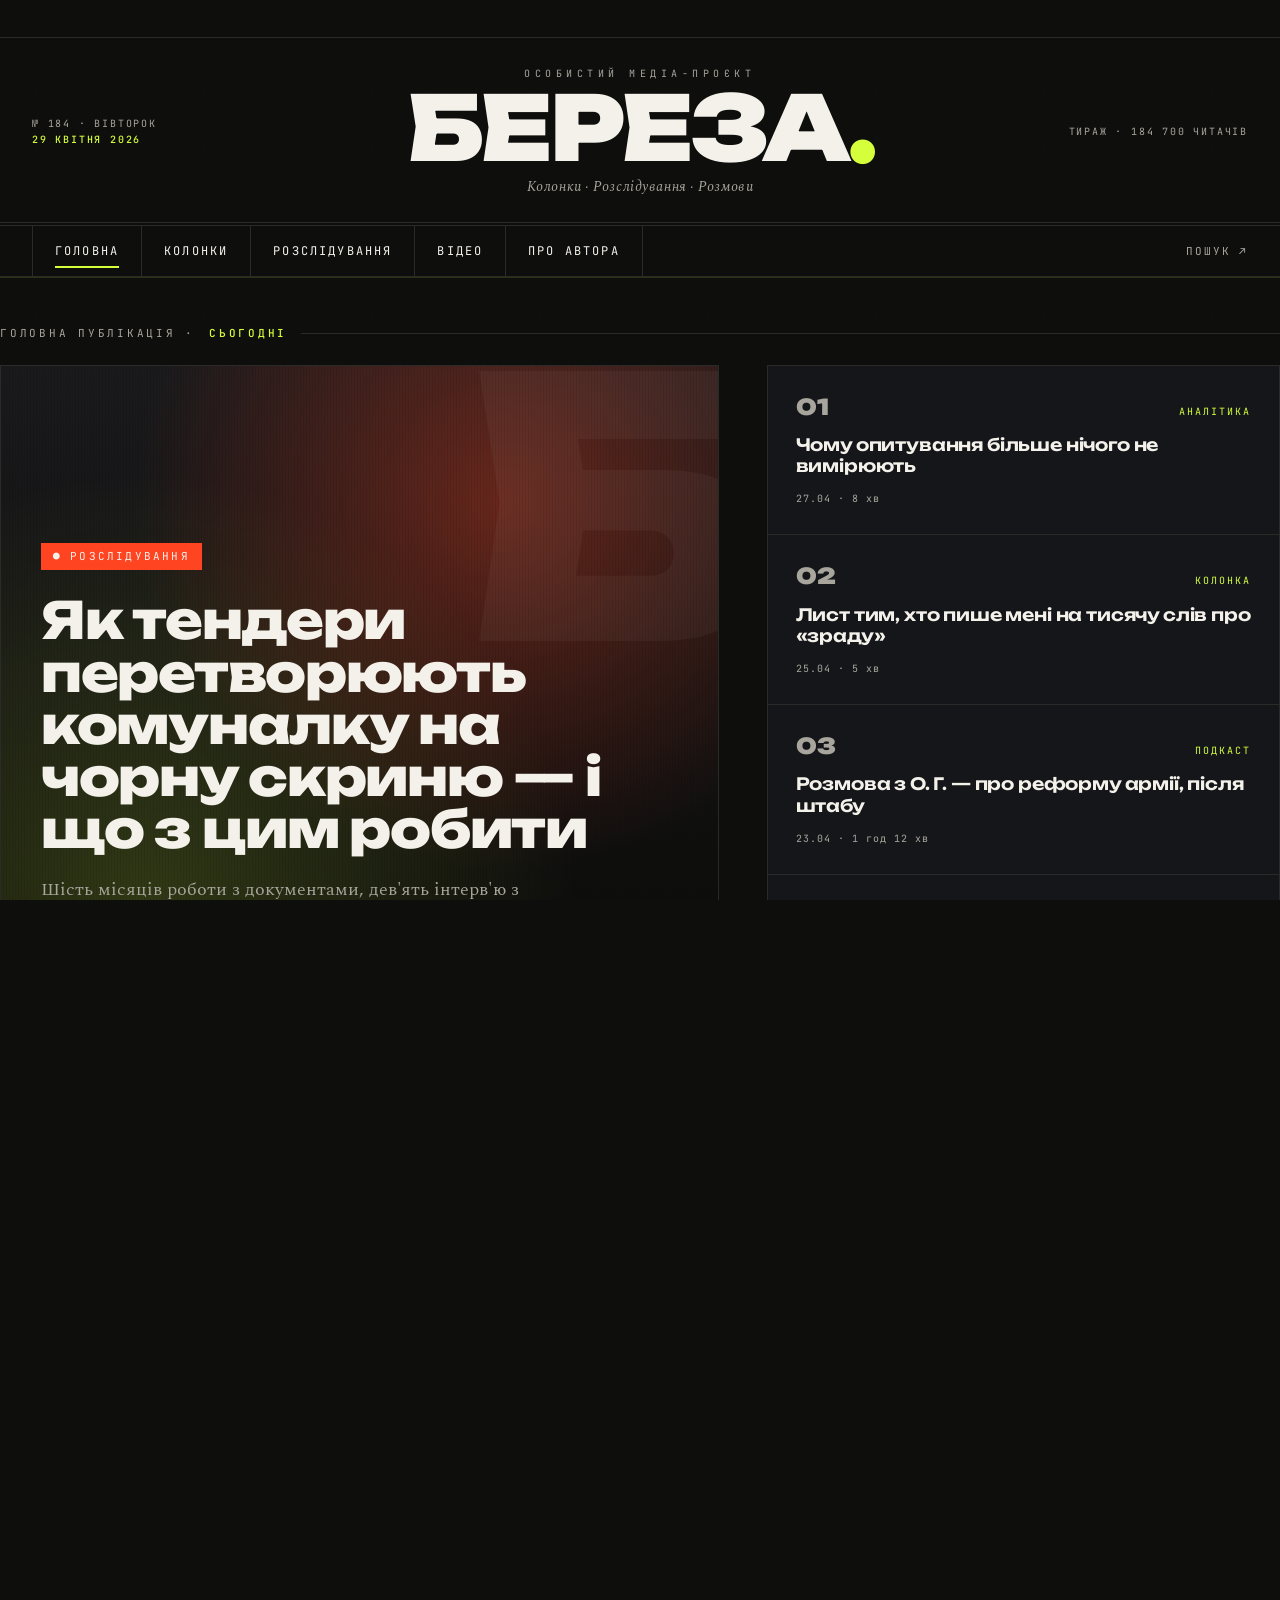
==== commit 7473ebca: "Remove Podcast link from primary nav and footer menus" ====
--- a/bereza/index.html
+++ b/bereza/index.html
@@ -48,7 +48,6 @@
       <li><a href="#">Колонки</a></li>
       <li><a href="#">Розслідування</a></li>
       <li><a href="#">Відео</a></li>
-      <li><a href="#">Подкаст</a></li>
       <li><a href="pages/about.html">Про автора</a></li>
     </ul>
     <button class="search-btn" aria-label="Пошук">Пошук <span aria-hidden="true">↗</span></button>
@@ -117,7 +116,6 @@
         <ul>
           <li><a href="#">Колонки</a></li>
           <li><a href="#">Розслідування</a></li>
-          <li><a href="#">Подкаст</a></li>
           <li><a href="#">Архів</a></li>
         </ul>
       </div>
